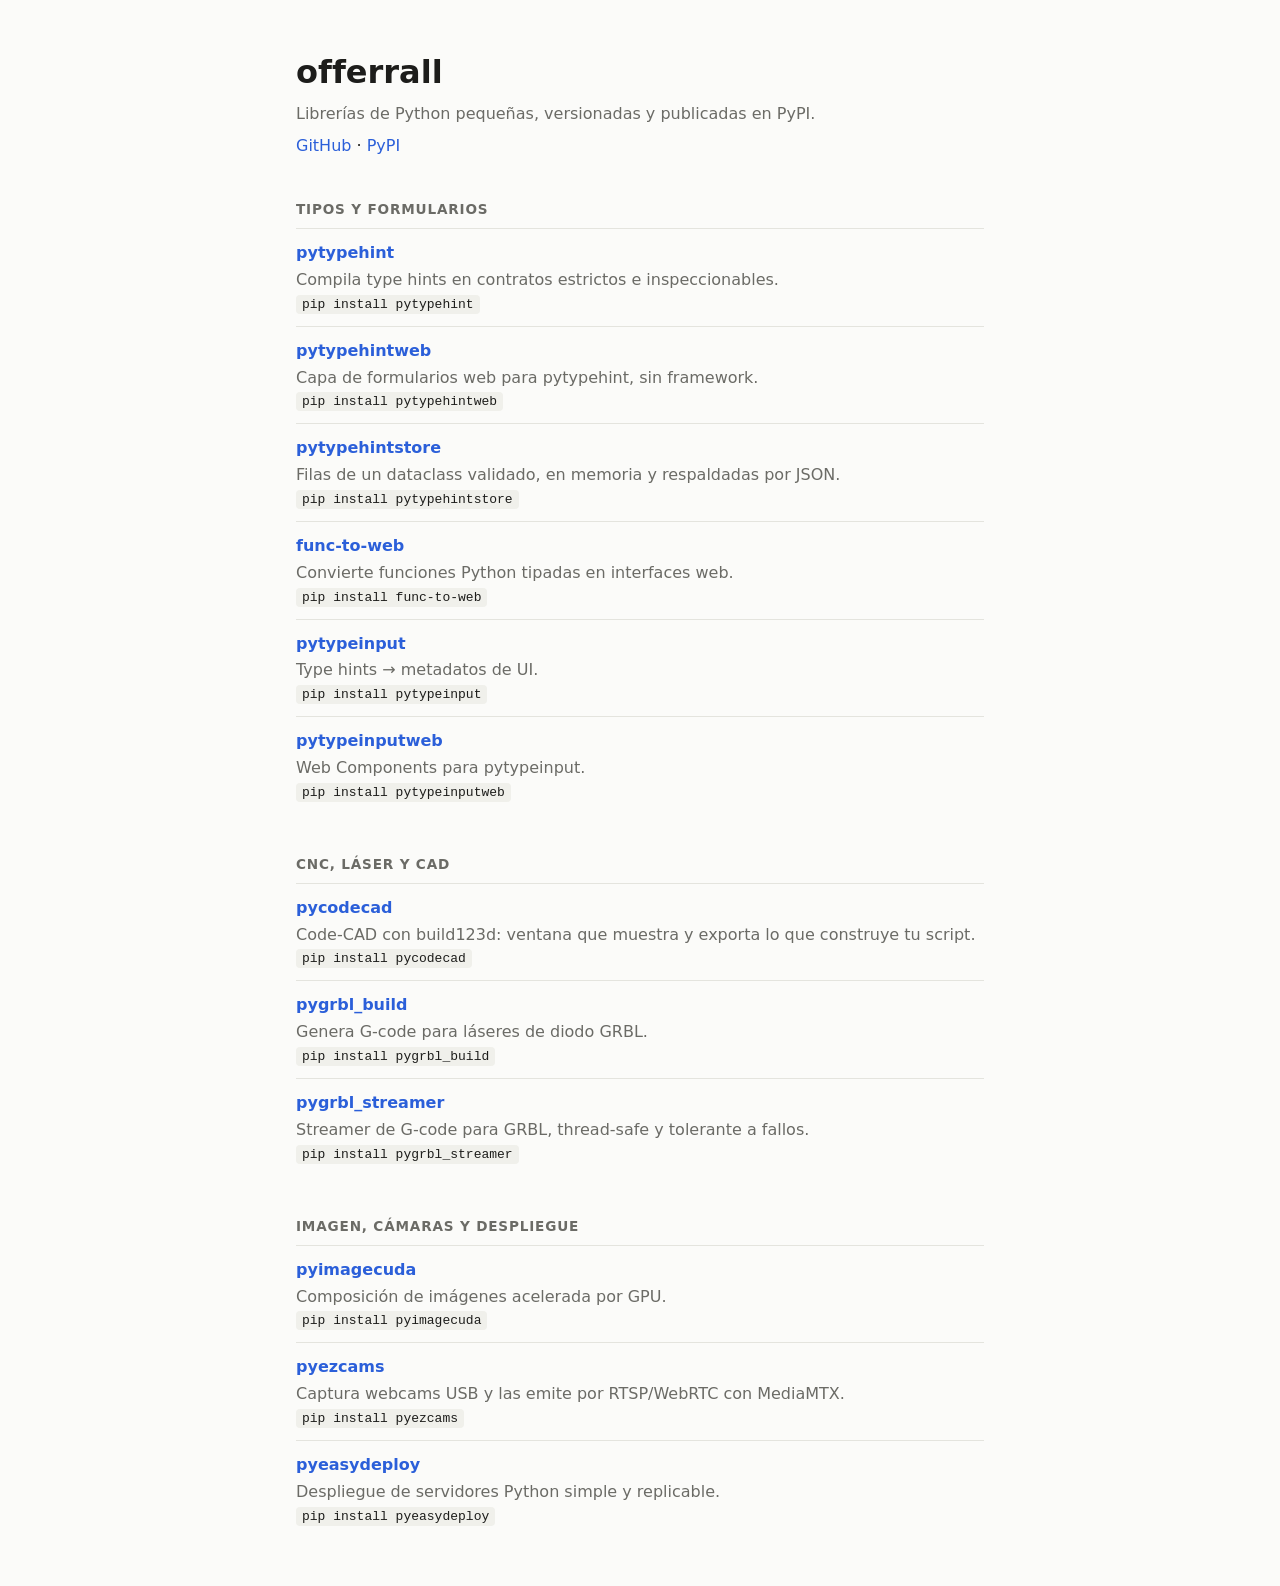
==== index.html @ a929fbe4 "Initial personal site skeleton" ====
<!doctype html>
<html lang="es">
<head>
<meta charset="utf-8">
<meta name="viewport" content="width=device-width, initial-scale=1">
<title>offerrall</title>
<meta name="description" content="Librerías de Python publicadas en PyPI.">
<link rel="stylesheet" href="style.css">
</head>
<body>
<main>
  <header>
    <h1>offerrall</h1>
    <p>Librerías de Python pequeñas, versionadas y publicadas en PyPI.</p>
    <nav><a href="https://github.com/offerrall">GitHub</a> · <a href="https://pypi.org/user/offerrall/">PyPI</a></nav>
  </header>

  <section>
    <h2>Tipos y formularios</h2>
    <ul>
      <li><a href="https://github.com/offerrall/pytypehint">pytypehint</a> <span>Compila type hints en contratos estrictos e inspeccionables.</span> <code>pip install pytypehint</code></li>
      <li><a href="https://github.com/offerrall/pytypehintweb">pytypehintweb</a> <span>Capa de formularios web para pytypehint, sin framework.</span> <code>pip install pytypehintweb</code></li>
      <li><a href="https://github.com/offerrall/pytypehintstore">pytypehintstore</a> <span>Filas de un dataclass validado, en memoria y respaldadas por JSON.</span> <code>pip install pytypehintstore</code></li>
      <li><a href="https://github.com/offerrall/FuncToWeb">func-to-web</a> <span>Convierte funciones Python tipadas en interfaces web.</span> <code>pip install func-to-web</code></li>
      <li><a href="https://github.com/offerrall/pytypeinput">pytypeinput</a> <span>Type hints → metadatos de UI.</span> <code>pip install pytypeinput</code></li>
      <li><a href="https://github.com/offerrall/pytypeinputweb">pytypeinputweb</a> <span>Web Components para pytypeinput.</span> <code>pip install pytypeinputweb</code></li>
    </ul>
  </section>

  <section>
    <h2>CNC, láser y CAD</h2>
    <ul>
      <li><a href="https://github.com/offerrall/pycodecad">pycodecad</a> <span>Code-CAD con build123d: ventana que muestra y exporta lo que construye tu script.</span> <code>pip install pycodecad</code></li>
      <li><a href="https://github.com/offerrall/pygrbl_build">pygrbl_build</a> <span>Genera G-code para láseres de diodo GRBL.</span> <code>pip install pygrbl_build</code></li>
      <li><a href="https://github.com/offerrall/PyGrbl_Streamer">pygrbl_streamer</a> <span>Streamer de G-code para GRBL, thread-safe y tolerante a fallos.</span> <code>pip install pygrbl_streamer</code></li>
    </ul>
  </section>

  <section>
    <h2>Imagen, cámaras y despliegue</h2>
    <ul>
      <li><a href="https://github.com/offerrall/pyimagecuda">pyimagecuda</a> <span>Composición de imágenes acelerada por GPU.</span> <code>pip install pyimagecuda</code></li>
      <li><a href="https://github.com/offerrall/pyezcams">pyezcams</a> <span>Captura webcams USB y las emite por RTSP/WebRTC con MediaMTX.</span> <code>pip install pyezcams</code></li>
      <li><a href="https://github.com/offerrall/pyeasydeploy">pyeasydeploy</a> <span>Despliegue de servidores Python simple y replicable.</span> <code>pip install pyeasydeploy</code></li>
    </ul>
  </section>
</main>
</body>
</html>
---- style.css ----
:root { --bg:#fbfbf9; --fg:#1d1d1b; --muted:#6b6b66; --line:#e4e4de; --accent:#2b5fd9; --code:#f0f0eb; }
@media (prefers-color-scheme: dark) {
  :root { --bg:#141413; --fg:#ececea; --muted:#9a9a94; --line:#2a2a27; --accent:#7ea2ff; --code:#1f1f1d; }
}
* { box-sizing:border-box; }
body { margin:0; background:var(--bg); color:var(--fg); font:16px/1.55 system-ui, sans-serif; }
main { max-width:720px; margin:0 auto; padding:48px 16px; }
h1 { margin:0 0 4px; font-size:2rem; }
h2 { font-size:.85rem; text-transform:uppercase; letter-spacing:.06em; color:var(--muted); margin:40px 0 8px; }
header p { margin:0 0 8px; color:var(--muted); }
a { color:var(--accent); text-decoration:none; }
a:hover { text-decoration:underline; }
ul { list-style:none; padding:0; margin:0; }
li { padding:12px 0; border-top:1px solid var(--line); display:grid; gap:2px; }
li a { font-weight:600; }
li span { color:var(--muted); }
code { font:13px ui-monospace, monospace; background:var(--code); padding:2px 6px; border-radius:4px; justify-self:start; }
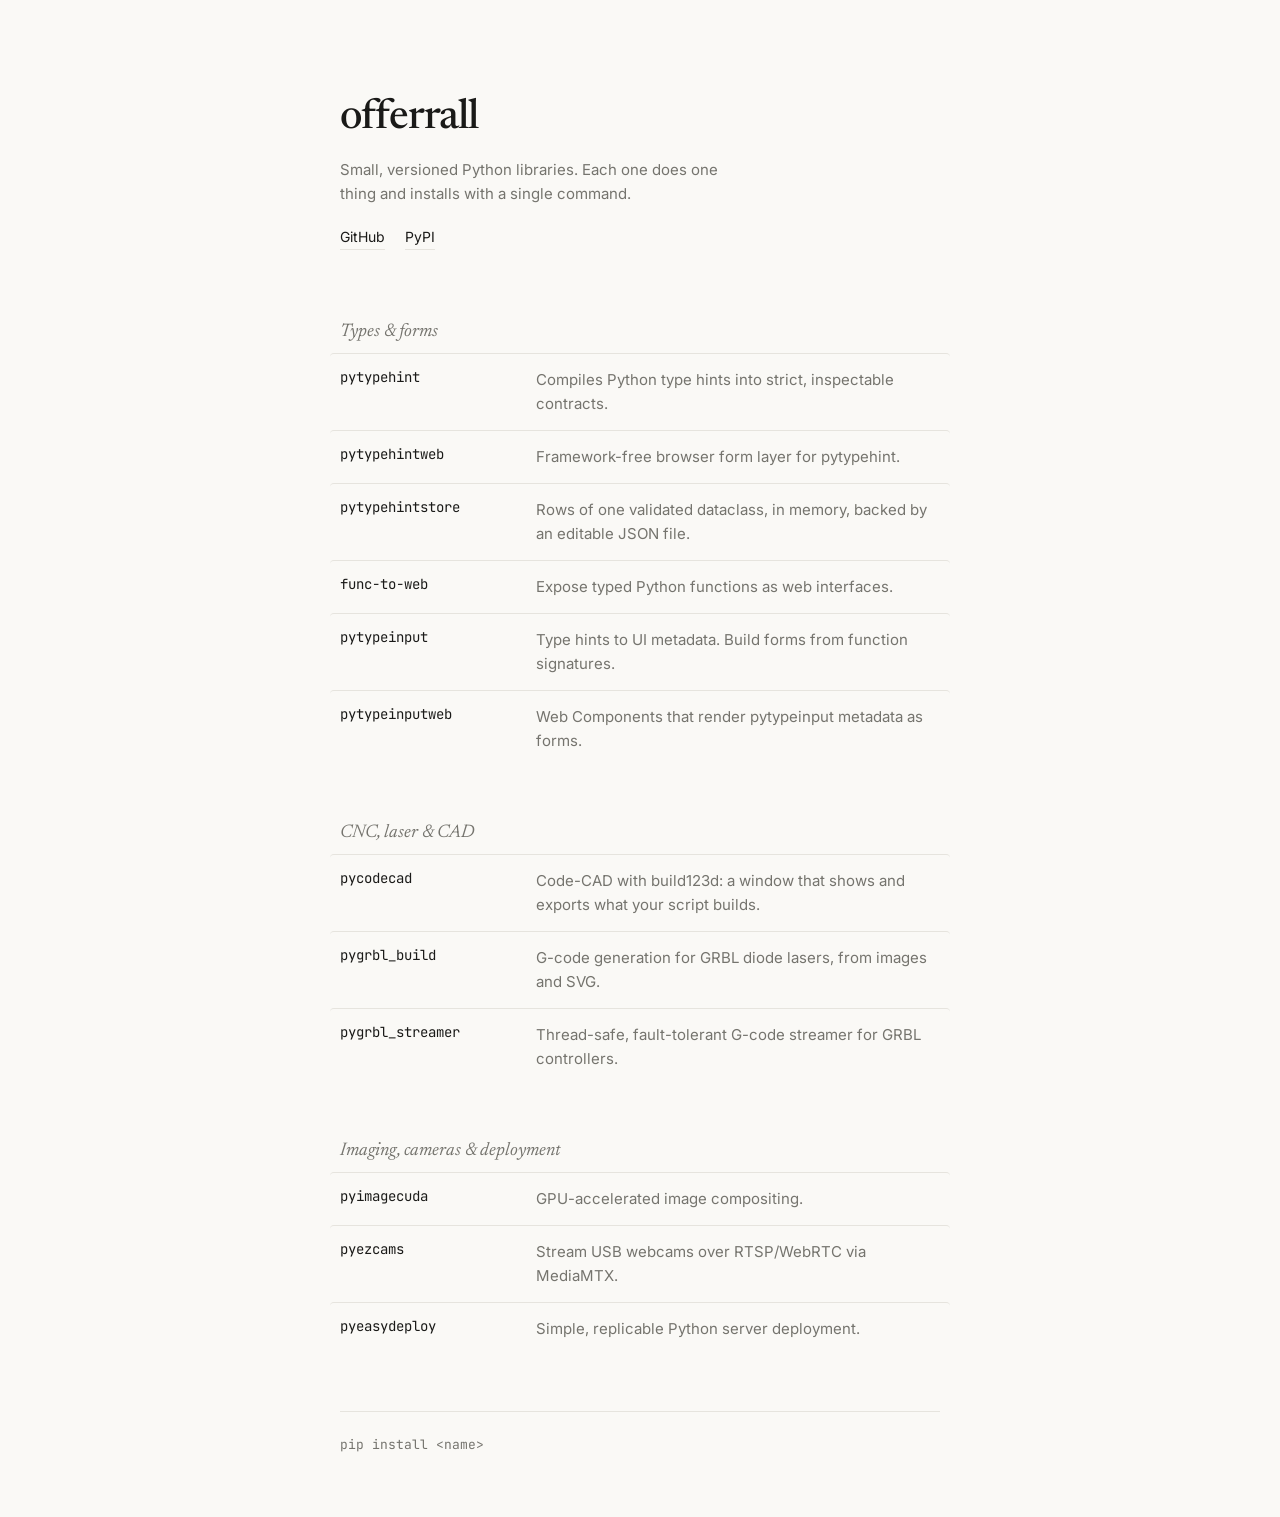
==== commit 756de75f: "English, minimal redesign" ====
--- a/index.html
+++ b/index.html
@@ -1,49 +1,54 @@
 <!doctype html>
-<html lang="es">
+<html lang="en">
 <head>
 <meta charset="utf-8">
 <meta name="viewport" content="width=device-width, initial-scale=1">
 <title>offerrall</title>
-<meta name="description" content="Librerías de Python publicadas en PyPI.">
+<meta name="description" content="Small, versioned Python libraries published on PyPI.">
+<link rel="preconnect" href="https://fonts.googleapis.com">
+<link rel="preconnect" href="https://fonts.gstatic.com" crossorigin>
+<link href="https://fonts.googleapis.com/css2?family=Newsreader:opsz,wght@6..72,400;6..72,500&family=Inter:wght@400;500&family=JetBrains+Mono&display=swap" rel="stylesheet">
 <link rel="stylesheet" href="style.css">
 </head>
 <body>
 <main>
   <header>
     <h1>offerrall</h1>
-    <p>Librerías de Python pequeñas, versionadas y publicadas en PyPI.</p>
-    <nav><a href="https://github.com/offerrall">GitHub</a> · <a href="https://pypi.org/user/offerrall/">PyPI</a></nav>
+    <p>Small, versioned Python libraries. Each one does one thing and installs with a single command.</p>
+    <nav><a href="https://github.com/offerrall">GitHub</a><a href="https://pypi.org/user/offerrall/">PyPI</a></nav>
   </header>
 
   <section>
-    <h2>Tipos y formularios</h2>
+    <h2>Types &amp; forms</h2>
     <ul>
-      <li><a href="https://github.com/offerrall/pytypehint">pytypehint</a> <span>Compila type hints en contratos estrictos e inspeccionables.</span> <code>pip install pytypehint</code></li>
-      <li><a href="https://github.com/offerrall/pytypehintweb">pytypehintweb</a> <span>Capa de formularios web para pytypehint, sin framework.</span> <code>pip install pytypehintweb</code></li>
-      <li><a href="https://github.com/offerrall/pytypehintstore">pytypehintstore</a> <span>Filas de un dataclass validado, en memoria y respaldadas por JSON.</span> <code>pip install pytypehintstore</code></li>
-      <li><a href="https://github.com/offerrall/FuncToWeb">func-to-web</a> <span>Convierte funciones Python tipadas en interfaces web.</span> <code>pip install func-to-web</code></li>
-      <li><a href="https://github.com/offerrall/pytypeinput">pytypeinput</a> <span>Type hints → metadatos de UI.</span> <code>pip install pytypeinput</code></li>
-      <li><a href="https://github.com/offerrall/pytypeinputweb">pytypeinputweb</a> <span>Web Components para pytypeinput.</span> <code>pip install pytypeinputweb</code></li>
+      <li><a href="https://github.com/offerrall/pytypehint">pytypehint</a><p>Compiles Python type hints into strict, inspectable contracts.</p></li>
+      <li><a href="https://github.com/offerrall/pytypehintweb">pytypehintweb</a><p>Framework-free browser form layer for pytypehint.</p></li>
+      <li><a href="https://github.com/offerrall/pytypehintstore">pytypehintstore</a><p>Rows of one validated dataclass, in memory, backed by an editable JSON file.</p></li>
+      <li><a href="https://github.com/offerrall/FuncToWeb">func-to-web</a><p>Expose typed Python functions as web interfaces.</p></li>
+      <li><a href="https://github.com/offerrall/pytypeinput">pytypeinput</a><p>Type hints to UI metadata. Build forms from function signatures.</p></li>
+      <li><a href="https://github.com/offerrall/pytypeinputweb">pytypeinputweb</a><p>Web Components that render pytypeinput metadata as forms.</p></li>
     </ul>
   </section>
 
   <section>
-    <h2>CNC, láser y CAD</h2>
+    <h2>CNC, laser &amp; CAD</h2>
     <ul>
-      <li><a href="https://github.com/offerrall/pycodecad">pycodecad</a> <span>Code-CAD con build123d: ventana que muestra y exporta lo que construye tu script.</span> <code>pip install pycodecad</code></li>
-      <li><a href="https://github.com/offerrall/pygrbl_build">pygrbl_build</a> <span>Genera G-code para láseres de diodo GRBL.</span> <code>pip install pygrbl_build</code></li>
-      <li><a href="https://github.com/offerrall/PyGrbl_Streamer">pygrbl_streamer</a> <span>Streamer de G-code para GRBL, thread-safe y tolerante a fallos.</span> <code>pip install pygrbl_streamer</code></li>
+      <li><a href="https://github.com/offerrall/pycodecad">pycodecad</a><p>Code-CAD with build123d: a window that shows and exports what your script builds.</p></li>
+      <li><a href="https://github.com/offerrall/pygrbl_build">pygrbl_build</a><p>G-code generation for GRBL diode lasers, from images and SVG.</p></li>
+      <li><a href="https://github.com/offerrall/PyGrbl_Streamer">pygrbl_streamer</a><p>Thread-safe, fault-tolerant G-code streamer for GRBL controllers.</p></li>
     </ul>
   </section>
 
   <section>
-    <h2>Imagen, cámaras y despliegue</h2>
+    <h2>Imaging, cameras &amp; deployment</h2>
     <ul>
-      <li><a href="https://github.com/offerrall/pyimagecuda">pyimagecuda</a> <span>Composición de imágenes acelerada por GPU.</span> <code>pip install pyimagecuda</code></li>
-      <li><a href="https://github.com/offerrall/pyezcams">pyezcams</a> <span>Captura webcams USB y las emite por RTSP/WebRTC con MediaMTX.</span> <code>pip install pyezcams</code></li>
-      <li><a href="https://github.com/offerrall/pyeasydeploy">pyeasydeploy</a> <span>Despliegue de servidores Python simple y replicable.</span> <code>pip install pyeasydeploy</code></li>
+      <li><a href="https://github.com/offerrall/pyimagecuda">pyimagecuda</a><p>GPU-accelerated image compositing.</p></li>
+      <li><a href="https://github.com/offerrall/pyezcams">pyezcams</a><p>Stream USB webcams over RTSP/WebRTC via MediaMTX.</p></li>
+      <li><a href="https://github.com/offerrall/pyeasydeploy">pyeasydeploy</a><p>Simple, replicable Python server deployment.</p></li>
     </ul>
   </section>
+
+  <footer>pip install &lt;name&gt;</footer>
 </main>
 </body>
 </html>
--- a/style.css
+++ b/style.css
@@ -1,17 +1,36 @@
-:root { --bg:#fbfbf9; --fg:#1d1d1b; --muted:#6b6b66; --line:#e4e4de; --accent:#2b5fd9; --code:#f0f0eb; }
+:root {
+  --bg: #faf9f6; --fg: #1a1a18; --muted: #75746e; --line: #e6e4de; --hover: #f1efe9;
+  --serif: "Newsreader", Georgia, serif;
+  --sans: "Inter", system-ui, sans-serif;
+  --mono: "JetBrains Mono", ui-monospace, monospace;
+}
 @media (prefers-color-scheme: dark) {
-  :root { --bg:#141413; --fg:#ececea; --muted:#9a9a94; --line:#2a2a27; --accent:#7ea2ff; --code:#1f1f1d; }
+  :root { --bg: #121211; --fg: #ebe9e4; --muted: #8e8c85; --line: #262624; --hover: #1a1a19; }
 }
-* { box-sizing:border-box; }
-body { margin:0; background:var(--bg); color:var(--fg); font:16px/1.55 system-ui, sans-serif; }
-main { max-width:720px; margin:0 auto; padding:48px 16px; }
-h1 { margin:0 0 4px; font-size:2rem; }
-h2 { font-size:.85rem; text-transform:uppercase; letter-spacing:.06em; color:var(--muted); margin:40px 0 8px; }
-header p { margin:0 0 8px; color:var(--muted); }
-a { color:var(--accent); text-decoration:none; }
-a:hover { text-decoration:underline; }
-ul { list-style:none; padding:0; margin:0; }
-li { padding:12px 0; border-top:1px solid var(--line); display:grid; gap:2px; }
-li a { font-weight:600; }
-li span { color:var(--muted); }
-code { font:13px ui-monospace, monospace; background:var(--code); padding:2px 6px; border-radius:4px; justify-self:start; }
+* { box-sizing: border-box; }
+body { margin: 0; background: var(--bg); color: var(--fg); font: 15px/1.6 var(--sans); -webkit-font-smoothing: antialiased; }
+main { max-width: 640px; margin: 0 auto; padding: 96px 20px 64px; }
+a { color: inherit; text-decoration: none; }
+
+header { margin-bottom: 72px; }
+h1 { font: 500 2.6rem/1.1 var(--serif); letter-spacing: -.02em; margin: 0 0 16px; }
+header p { color: var(--muted); max-width: 44ch; margin: 0 0 20px; }
+nav { display: flex; gap: 20px; font-size: 14px; }
+nav a { border-bottom: 1px solid var(--line); padding-bottom: 1px; transition: border-color .2s; }
+nav a:hover { border-color: var(--fg); }
+
+section { margin-bottom: 56px; }
+h2 { font: 400 1.15rem var(--serif); font-style: italic; color: var(--muted); margin: 0 0 12px; }
+ul { list-style: none; padding: 0; margin: 0; }
+li { position: relative; display: grid; grid-template-columns: 180px 1fr; gap: 16px; padding: 14px 10px; margin: 0 -10px; border-top: 1px solid var(--line); border-radius: 4px; transition: background .15s; }
+li:hover { background: var(--hover); }
+li a { font: 14px var(--mono); }
+li a::after { content: ""; position: absolute; inset: 0; }
+li p { margin: 0; color: var(--muted); }
+
+footer { font: 13px var(--mono); color: var(--muted); padding-top: 24px; border-top: 1px solid var(--line); }
+
+@media (max-width: 560px) {
+  main { padding-top: 64px; }
+  li { grid-template-columns: 1fr; gap: 2px; }
+}
